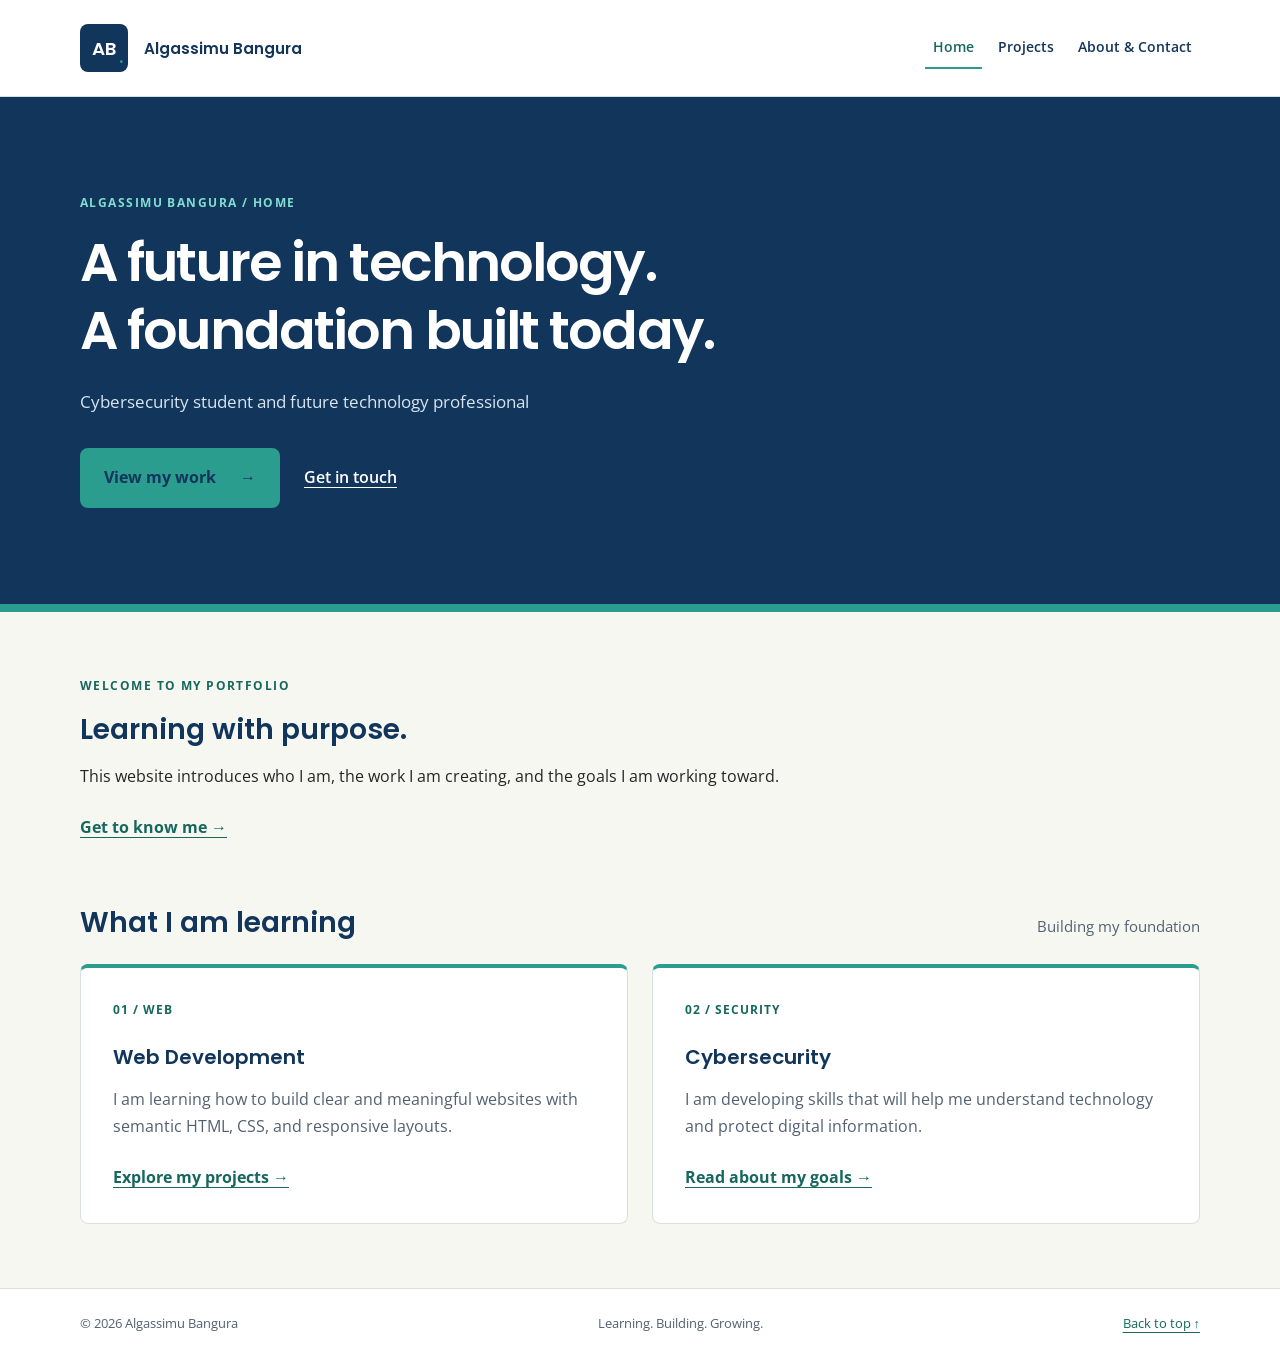
==== index.html @ 6cb027d0 "Upload portfolio website files" ====
<!DOCTYPE html>
<html lang="en">
<head>
  <meta charset="UTF-8">
  <meta name="viewport" content="width=device-width, initial-scale=1.0">
  <meta name="description" content="Cybersecurity student and future technology professional — Algassimu Bangura’s personal portfolio.">
  <title>Home | Algassimu Bangura</title>
  <link rel="preconnect" href="https://fonts.googleapis.com">
  <link rel="preconnect" href="https://fonts.gstatic.com" crossorigin>
  <link href="https://fonts.googleapis.com/css2?family=Open+Sans:wght@400;600;700&amp;family=Poppins:wght@500;600;700&amp;display=swap" rel="stylesheet">
  <link rel="stylesheet" href="styles.css">
</head>
<body>
  <a class="skip-link" href="#main-content">Skip to content</a>
  <header class="site-header"><div class="container header-inner"><a class="brand" href="index.html" aria-label="Algassimu Bangura home"><span class="brand-mark" aria-hidden="true">AB<span>.</span></span><span>Algassimu Bangura</span></a><nav aria-label="Main navigation"><ul><li><a href="index.html" aria-current="page">Home</a></li><li><a href="projects.html">Projects</a></li><li><a href="about.html">About &amp; Contact</a></li></ul></nav></div></header>
  <main id="main-content">
    <section class="hero" aria-labelledby="page-title"><div class="container hero-inner"><p class="eyebrow">ALGASSIMU BANGURA / HOME</p><h1 id="page-title">A future in technology.<br>A foundation built today.</h1><p class="hero-description">Cybersecurity student and future technology professional</p><div class="hero-actions"><a class="button" href="projects.html">View my work <span aria-hidden="true">&rarr;</span></a><a class="hero-link" href="about.html#contact">Get in touch</a></div></div></section>
    <div class="container page-content"><section class="intro" aria-labelledby="welcome"><p class="eyebrow">Welcome to my portfolio</p><h2 id="welcome">Learning with purpose.</h2><p>This website introduces who I am, the work I am creating, and the goals I am working toward.</p><a class="text-link" href="about.html">Get to know me <span aria-hidden="true">&rarr;</span></a></section>
<section aria-labelledby="learning"><div class="section-heading"><h2 id="learning">What I am learning</h2><span class="section-note">Building my foundation</span></div><div class="card-grid"><article class="card"><span class="card-number" aria-hidden="true">01 / WEB</span><h3>Web Development</h3><p>I am learning how to build clear and meaningful websites with semantic HTML, CSS, and responsive layouts.</p><a class="text-link" href="projects.html">Explore my projects &rarr;</a></article><article class="card"><span class="card-number" aria-hidden="true">02 / SECURITY</span><h3>Cybersecurity</h3><p>I am developing skills that will help me understand technology and protect digital information.</p><a class="text-link" href="about.html#goals">Read about my goals &rarr;</a></article></div></section></div>
  </main>
  <footer class="site-footer"><div class="container footer-inner"><p>&copy; 2026 Algassimu Bangura</p><p>Learning. Building. Growing.</p><a href="#page-title">Back to top &uarr;</a></div></footer>
</body>
</html>
---- styles.css ----
/* Milestone 2: planned palette, two Google Fonts, and an 8px spacing scale. */
:root {
  --navy: #12355b;
  --teal: #2a9d8f;
  --teal-dark: #17675e;
  --paper: #f7f7f2;
  --ink: #252525;
  --muted: #526172;
  --line: #d7e0e1;
  --white: #ffffff;
  --space-1: 8px;
  --space-2: 16px;
  --space-3: 24px;
  --space-4: 32px;
  --space-6: 48px;
  --space-8: 64px;
  --space-12: 96px;
}
* { box-sizing: border-box; }
html { scroll-behavior: smooth; }
body { margin: 0; font-family: 'Open Sans', Arial, sans-serif; color: var(--ink); background: var(--paper); line-height: 1.7; }
h1, h2, h3, .brand { font-family: 'Poppins', Arial, sans-serif; line-height: 1.25; }
h1, h2, h3, p, ul { margin: 0; }
h1 { font-size: clamp(2rem, 4.2vw, 3.5rem); letter-spacing: -.035em; font-weight: 600; }
h2 { color: var(--navy); font-size: 1.75rem; font-weight: 600; }
h3 { color: var(--navy); font-size: 1.25rem; font-weight: 600; }
a { color: var(--teal-dark); text-underline-offset: 4px; overflow-wrap: anywhere; }
a:hover { text-decoration-thickness: 2px; }
a:focus-visible { outline: 3px solid var(--teal); outline-offset: 5px; border-radius: 2px; }
.container { width: min(1120px, calc(100% - 32px)); margin-inline: auto; }
.skip-link { position: absolute; top: -100px; left: 16px; background: var(--white); padding: 16px; z-index: 10; }
.skip-link:focus { top: 8px; }
.site-header { background: var(--white); border-bottom: 1px solid var(--line); }
.header-inner { display: flex; flex-direction: column; align-items: flex-start; gap: var(--space-2); padding-block: var(--space-3); }
.brand { display: flex; align-items: center; gap: var(--space-2); color: var(--navy); font-weight: 600; text-decoration: none; font-size: .95rem; }
.brand-mark { display: grid; place-content: center; position: relative; background: var(--navy); color: white; width: 48px; height: 48px; font-size: 1.15rem; border-radius: 8px; }
.brand-mark span { position: absolute; color: var(--teal); right: 5px; bottom: 4px; }
nav { width: 100%; }
nav ul { list-style: none; padding: 0; display: flex; flex-wrap: wrap; gap: var(--space-1); }
nav a { display: block; padding: 8px; color: var(--navy); font-size: .85rem; font-weight: 600; text-decoration: none; border-bottom: 2px solid transparent; }
nav a:hover, nav a[aria-current='page'] { border-color: var(--teal); color: var(--teal-dark); }
.hero { background: var(--navy); color: var(--white); border-bottom: 8px solid var(--teal); }
.hero-inner { padding-block: var(--space-6); }
.eyebrow { font-size: .75rem; font-weight: 700; letter-spacing: .12em; text-transform: uppercase; color: var(--teal-dark); margin-bottom: var(--space-2); }
.hero .eyebrow { color: #80ddd0; }
.hero-description { max-width: 640px; margin-top: var(--space-3); color: #d8e4f0; font-size: 1.05rem; }
.hero-actions { display: flex; flex-wrap: wrap; gap: var(--space-3); align-items: center; margin-top: var(--space-4); }
.button { display: inline-flex; gap: var(--space-3); align-items: center; padding: 16px 24px; background: var(--teal); color: var(--navy); font-weight: 700; text-decoration: none; border-radius: 8px; }
.button:hover { background: #80ddd0; }
.hero-link { color: var(--white); font-weight: 600; padding-block: 8px; }
.page-content { display: grid; gap: var(--space-6); padding-block: var(--space-6); }
.intro { max-width: 720px; }
.intro p:not(.eyebrow), .story > p:not(.eyebrow) { margin-top: var(--space-2); }
.text-link { display: inline-block; margin-top: var(--space-3); font-weight: 700; }
.section-heading { display: flex; flex-direction: column; gap: var(--space-1); margin-bottom: var(--space-3); }
.section-note { color: var(--muted); font-size: .85rem; }
.card-grid, .about-grid { display: grid; grid-template-columns: minmax(0, 1fr); gap: var(--space-3); }
.card { min-width: 0; padding: var(--space-3); background: var(--white); border: 1px solid var(--line); border-top: 4px solid var(--teal); border-radius: 8px; }
.card-number { display: block; color: var(--teal-dark); font-size: .75rem; font-weight: 700; letter-spacing: .08em; margin-bottom: var(--space-3); }
.card p { margin-top: var(--space-2); color: var(--muted); }
.card h2 { margin-bottom: var(--space-3); }
.tags { list-style: none; padding: 0; display: flex; flex-wrap: wrap; gap: var(--space-1); margin-top: var(--space-3); }
.tags li { font-size: .75rem; padding: 8px 16px; border: 1px solid var(--line); border-radius: 24px; background: var(--paper); color: var(--navy); }
.skills-panel { padding: var(--space-3); border: 1px solid var(--line); border-radius: 8px; }
.skills-list { display: grid; gap: var(--space-2); padding-left: var(--space-3); margin-top: var(--space-3); }
.skills-list li::marker { color: var(--teal-dark); }
#contact { border-left: 8px solid var(--teal); }
.contact-panel { display: grid; gap: var(--space-3); padding: var(--space-3); background: #e5efeb; border-radius: 8px; }
address { font-style: normal; min-width: 0; }
address p + p { margin-top: var(--space-2); }
address span { display: block; color: var(--muted); font-size: .85rem; }
address a { font-weight: 600; }
.site-footer { background: var(--white); border-top: 1px solid var(--line); }
.footer-inner { display: flex; flex-direction: column; gap: var(--space-1); padding-block: var(--space-3); font-size: .8rem; color: var(--muted); }
/* Tablet: horizontal navigation, two-column cards and skills. */
@media (min-width: 768px) {
  .container { width: min(1120px, calc(100% - 64px)); }
  .header-inner { flex-direction: row; align-items: center; justify-content: space-between; }
  nav { width: auto; }
  .hero-inner { padding-block: var(--space-8); }
  .page-content { gap: var(--space-8); padding-block: var(--space-8); }
  .card-grid { grid-template-columns: repeat(2, minmax(0, 1fr)); }
  .card { padding: var(--space-4); }
  .section-heading { flex-direction: row; justify-content: space-between; align-items: baseline; }
  .skills-list { grid-template-columns: repeat(2, minmax(0, 1fr)); }
  .skills-panel, .contact-panel { padding: var(--space-4); }
  .footer-inner { flex-direction: row; justify-content: space-between; align-items: center; gap: var(--space-3); }
}
/* Desktop: wider hero, asymmetrical about section and side-by-side contact. */
@media (min-width: 1024px) {
  .hero-inner { padding-block: var(--space-12); }
  .about-grid { grid-template-columns: 1.2fr 1fr; gap: var(--space-8); align-items: start; }
  .story { padding-top: var(--space-3); }
  .contact-panel { grid-template-columns: 1fr 1.4fr; align-items: center; }
  .skills-list { grid-template-columns: repeat(3, minmax(0, 1fr)); }
  .section-note { font-size: .95rem; }
}
@media (prefers-reduced-motion: reduce) { html { scroll-behavior: auto; } }
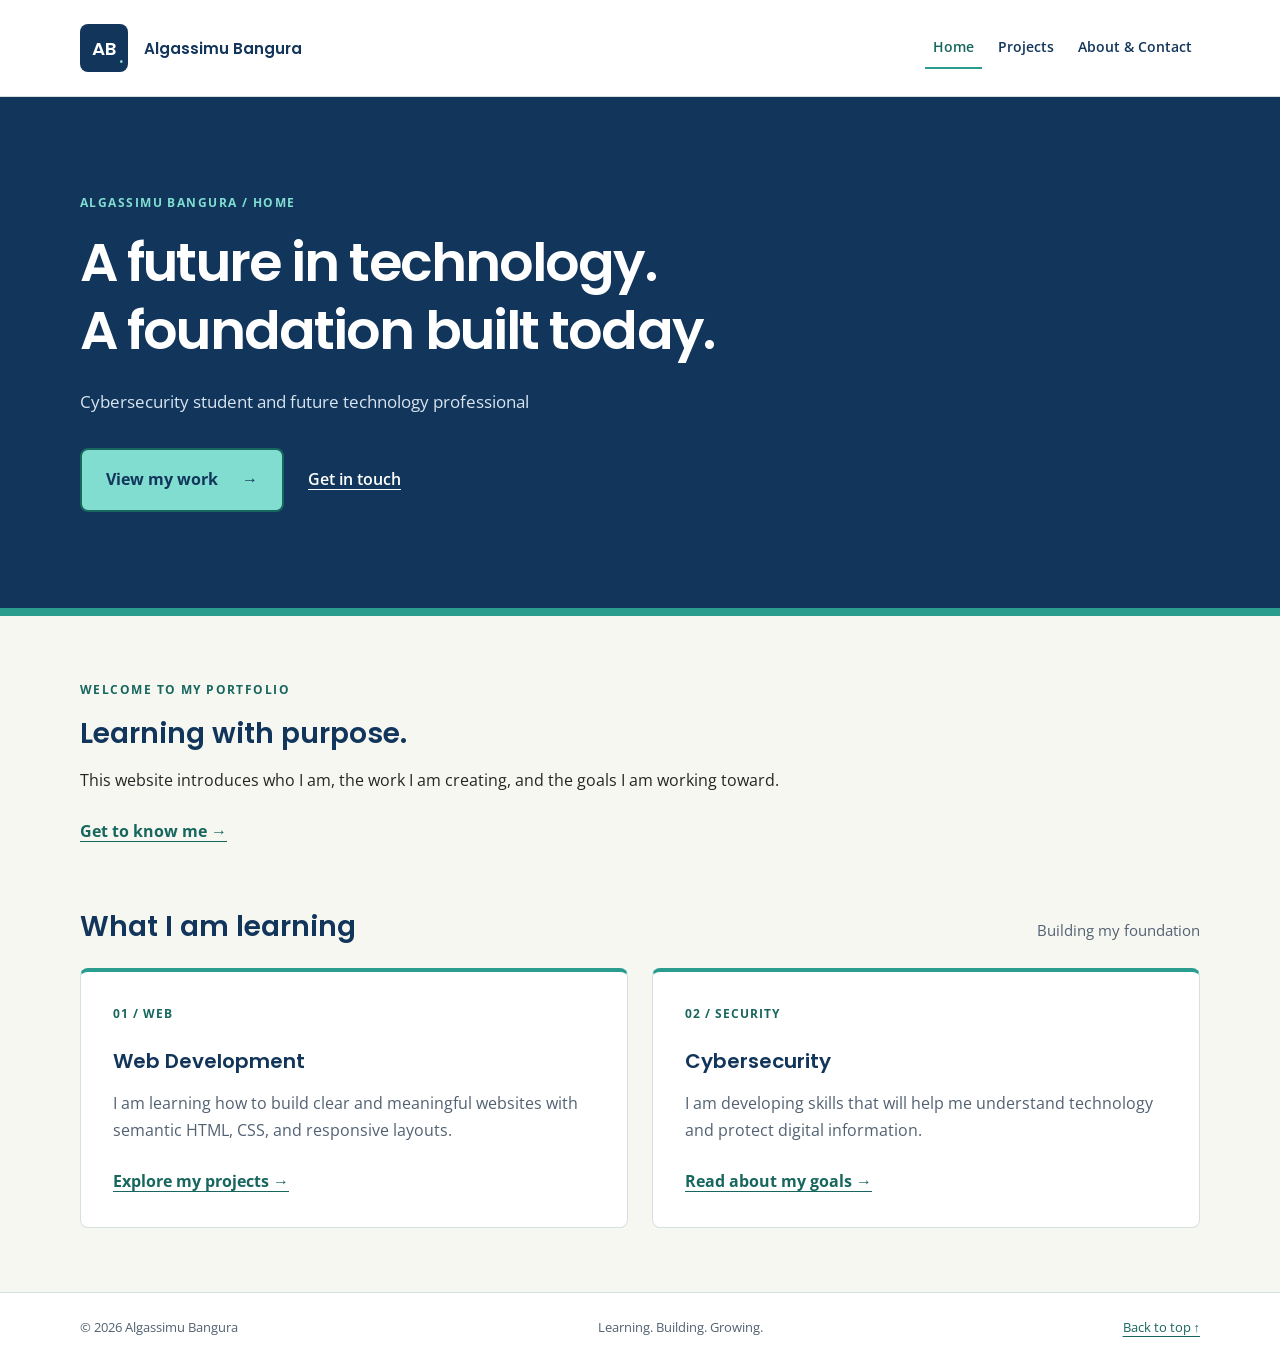
==== commit 029210d9: "Refresh shared stylesheet cache and document live keyboard checks" ====
--- a/index.html
+++ b/index.html
@@ -8,7 +8,7 @@
   <link rel="preconnect" href="https://fonts.googleapis.com">
   <link rel="preconnect" href="https://fonts.gstatic.com" crossorigin>
   <link href="https://fonts.googleapis.com/css2?family=Open+Sans:wght@400;600;700&amp;family=Poppins:wght@500;600;700&amp;display=swap" rel="stylesheet">
-  <link rel="stylesheet" href="styles.css">
+  <link rel="stylesheet" href="styles.css?v=4">
 </head>
 <body>
   <a class="skip-link" href="#main-content">Skip to content</a>
--- a/styles.css
+++ b/styles.css
@@ -1,13 +1,16 @@
-/* Milestone 2: planned palette, two Google Fonts, and an 8px spacing scale. */
+/* Milestone 3: consistent accessible palette, typography, and 8px spacing scale. */
 :root {
   --navy: #12355b;
   --teal: #2a9d8f;
   --teal-dark: #17675e;
+  --mint: #80ddd0;
   --paper: #f7f7f2;
   --ink: #252525;
   --muted: #526172;
   --line: #d7e0e1;
   --white: #ffffff;
+  --contact-bg: #e5efeb;
+  --error: #9b1c20;
   --space-1: 8px;
   --space-2: 16px;
   --space-3: 24px;
@@ -26,15 +29,15 @@
 h3 { color: var(--navy); font-size: 1.25rem; font-weight: 600; }
 a { color: var(--teal-dark); text-underline-offset: 4px; overflow-wrap: anywhere; }
 a:hover { text-decoration-thickness: 2px; }
-a:focus-visible { outline: 3px solid var(--teal); outline-offset: 5px; border-radius: 2px; }
+a:focus-visible { outline: 3px solid var(--teal-dark); outline-offset: 5px; border-radius: 2px; }
 .container { width: min(1120px, calc(100% - 32px)); margin-inline: auto; }
 .skip-link { position: absolute; top: -100px; left: 16px; background: var(--white); padding: 16px; z-index: 10; }
 .skip-link:focus { top: 8px; }
 .site-header { background: var(--white); border-bottom: 1px solid var(--line); }
 .header-inner { display: flex; flex-direction: column; align-items: flex-start; gap: var(--space-2); padding-block: var(--space-3); }
 .brand { display: flex; align-items: center; gap: var(--space-2); color: var(--navy); font-weight: 600; text-decoration: none; font-size: .95rem; }
-.brand-mark { display: grid; place-content: center; position: relative; background: var(--navy); color: white; width: 48px; height: 48px; font-size: 1.15rem; border-radius: 8px; }
-.brand-mark span { position: absolute; color: var(--teal); right: 5px; bottom: 4px; }
+.brand-mark { display: grid; place-content: center; position: relative; background: var(--navy); color: var(--white); width: 48px; height: 48px; font-size: 1.15rem; border-radius: 8px; }
+.brand-mark span { position: absolute; color: var(--mint); right: 5px; bottom: 4px; }
 nav { width: 100%; }
 nav ul { list-style: none; padding: 0; display: flex; flex-wrap: wrap; gap: var(--space-1); }
 nav a { display: block; padding: 8px; color: var(--navy); font-size: .85rem; font-weight: 600; text-decoration: none; border-bottom: 2px solid transparent; }
@@ -42,11 +45,12 @@
 .hero { background: var(--navy); color: var(--white); border-bottom: 8px solid var(--teal); }
 .hero-inner { padding-block: var(--space-6); }
 .eyebrow { font-size: .75rem; font-weight: 700; letter-spacing: .12em; text-transform: uppercase; color: var(--teal-dark); margin-bottom: var(--space-2); }
-.hero .eyebrow { color: #80ddd0; }
+.hero .eyebrow { color: var(--mint); }
 .hero-description { max-width: 640px; margin-top: var(--space-3); color: #d8e4f0; font-size: 1.05rem; }
 .hero-actions { display: flex; flex-wrap: wrap; gap: var(--space-3); align-items: center; margin-top: var(--space-4); }
-.button { display: inline-flex; gap: var(--space-3); align-items: center; padding: 16px 24px; background: var(--teal); color: var(--navy); font-weight: 700; text-decoration: none; border-radius: 8px; }
-.button:hover { background: #80ddd0; }
+.button { display: inline-flex; gap: var(--space-3); align-items: center; padding: 16px 24px; background: var(--mint); color: var(--navy); font-weight: 700; text-decoration: none; border-radius: 8px; border: 2px solid var(--teal-dark); }
+.button:hover { background: var(--white); }
+.button:disabled { opacity: 1; cursor: not-allowed; }
 .hero-link { color: var(--white); font-weight: 600; padding-block: 8px; }
 .page-content { display: grid; gap: var(--space-6); padding-block: var(--space-6); }
 .intro { max-width: 720px; }
@@ -65,7 +69,7 @@
 .skills-list { display: grid; gap: var(--space-2); padding-left: var(--space-3); margin-top: var(--space-3); }
 .skills-list li::marker { color: var(--teal-dark); }
 #contact { border-left: 8px solid var(--teal); }
-.contact-panel { display: grid; gap: var(--space-3); padding: var(--space-3); background: #e5efeb; border-radius: 8px; }
+.contact-panel { display: grid; gap: var(--space-3); padding: var(--space-3); background: var(--contact-bg); border-radius: 8px; }
 address { font-style: normal; min-width: 0; }
 address p + p { margin-top: var(--space-2); }
 address span { display: block; color: var(--muted); font-size: .85rem; }
@@ -96,3 +100,37 @@
   .section-note { font-size: .95rem; }
 }
 @media (prefers-reduced-motion: reduce) { html { scroll-behavior: auto; } }
+
+/* Form groups use proximity and common regions; the shared tokens apply on every page. */
+[hidden] { display: none !important; }
+button, input, textarea { font: inherit; }
+button { cursor: pointer; }
+:where(a, button, input, textarea, [tabindex]):focus-visible {
+  outline: 3px solid var(--teal-dark);
+  outline-offset: 4px;
+}
+.hero :where(a, button):focus-visible { outline-color: var(--mint); }
+.contact-panel { align-items: start; }
+.contact-form { grid-column: 1 / -1; display: grid; gap: var(--space-3); min-width: 0; }
+.contact-form fieldset { margin: 0; padding: var(--space-3); border: 2px solid var(--muted); border-radius: 8px; min-width: 0; background: var(--white); }
+.contact-form legend { padding-inline: 8px; color: var(--navy); font-weight: 700; }
+.form-field + .form-field { margin-top: var(--space-3); }
+.form-field label { display: block; margin-bottom: var(--space-1); font-weight: 700; color: var(--ink); }
+.form-field input, .form-field textarea { display: block; width: 100%; max-width: 100%; min-height: 48px; padding: 12px; color: var(--ink); background: var(--white); border: 2px solid var(--muted); border-radius: 4px; }
+.form-field textarea { resize: vertical; }
+.form-field [aria-invalid="true"] { border-color: var(--error); border-width: 3px; }
+.field-help, .form-note { margin-top: var(--space-1); color: var(--muted); font-size: .9rem; }
+.field-error { color: var(--error); font-weight: 700; margin-top: var(--space-1); }
+.error-summary { color: var(--error); background: var(--white); border: 3px solid var(--error); padding: var(--space-3); border-radius: 4px; }
+.error-summary h3, .error-summary a { color: var(--error); }
+.error-summary ul { padding-left: var(--space-3); margin-top: var(--space-2); }
+.contact-form > .button { justify-self: start; }
+.draft-preview { padding: var(--space-3); background: var(--white); border: 2px solid var(--teal-dark); border-radius: 8px; }
+.draft-text { white-space: pre-wrap; overflow-wrap: anywhere; margin-top: var(--space-2); }
+
+/* Milestone 4: the selected filter uses text, border, and pressed state. */
+.project-filters { display: flex; flex-wrap: wrap; gap: var(--space-2); }
+.filter-button { min-height: 48px; padding: 8px 16px; border: 2px solid var(--teal-dark); border-radius: 8px; background: var(--white); color: var(--navy); }
+.filter-button:hover { background: var(--contact-bg); }
+.filter-button[aria-pressed="true"] { background: var(--navy); color: var(--white); border-color: var(--navy); font-weight: 700; text-decoration: underline; text-underline-offset: 4px; }
+.project-count { margin-block: var(--space-2) var(--space-3); color: var(--muted); }
